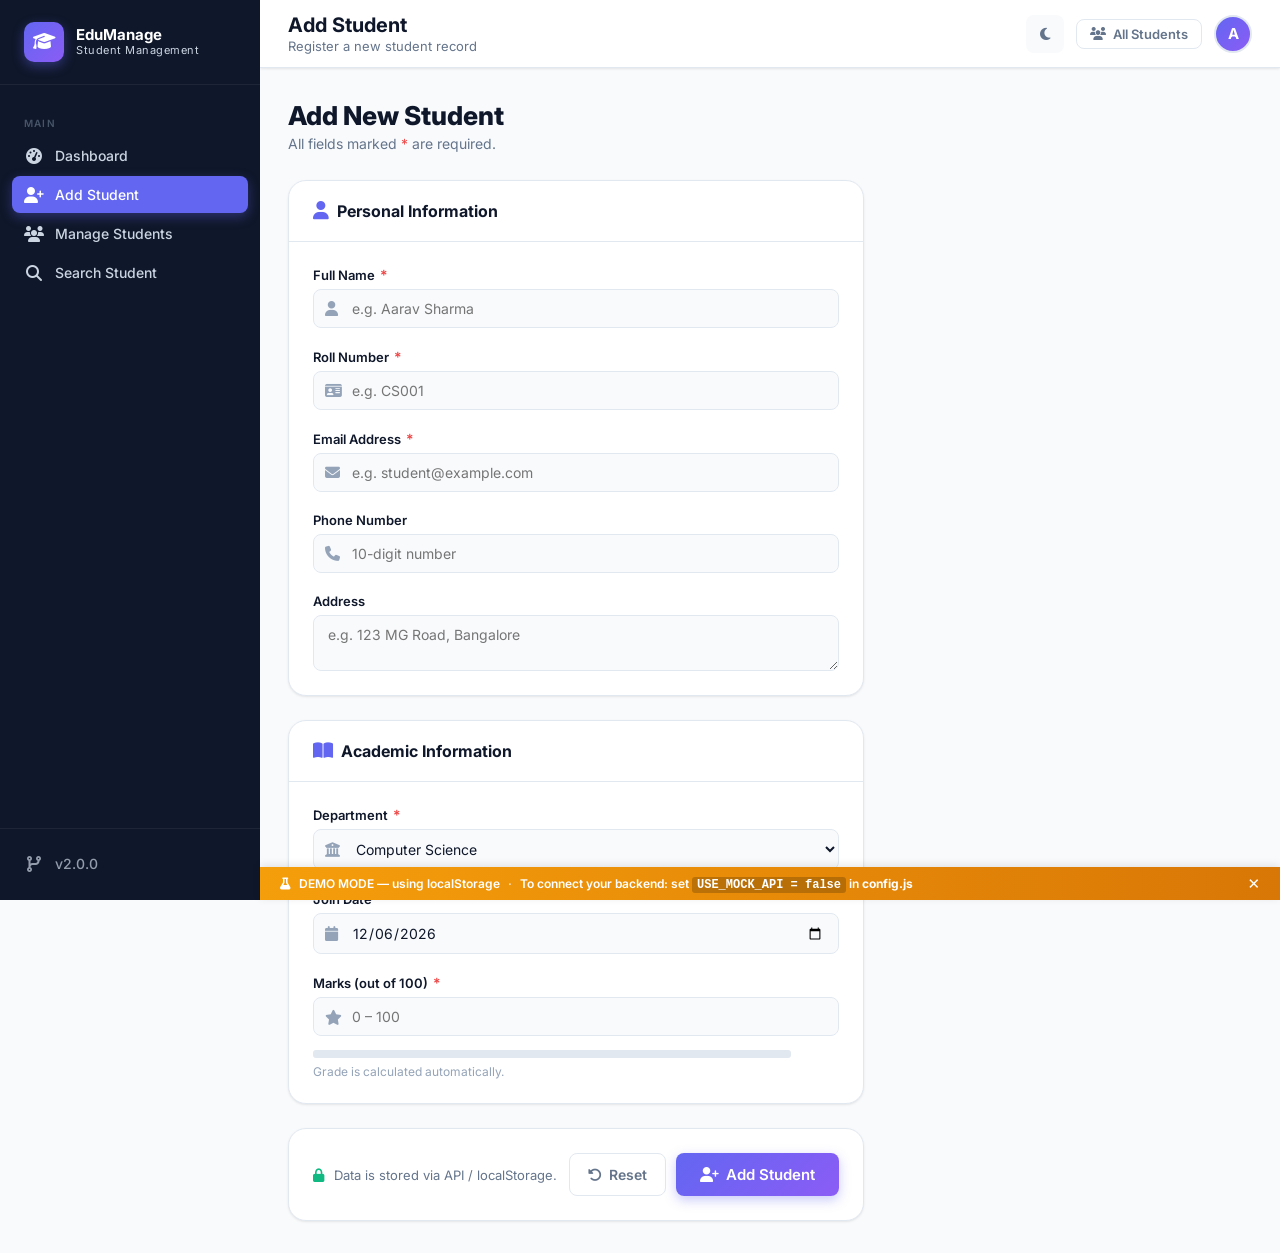
==== add.html @ 4487926c "feat: complete student management system with API layer - Modern SaaS dashboard (index.html) with li" ====
<!DOCTYPE html>
<html lang="en">
<head>
  <meta charset="UTF-8" />
  <meta name="viewport" content="width=device-width, initial-scale=1.0" />
  <title>Add Student — Student Management System</title>
  <meta name="description" content="Register a new student with full form validation." />
  <link rel="stylesheet" href="style.css" />
  <link rel="stylesheet" href="https://cdnjs.cloudflare.com/ajax/libs/font-awesome/6.5.0/css/all.min.css" />
</head>
<body>
<div class="app-shell">

  <!-- ── Sidebar ──────────────────────────────────────────────── -->
  <aside class="sidebar" id="sidebar">
    <div class="sidebar-logo">
      <div class="logo-icon"><i class="fa-solid fa-graduation-cap"></i></div>
      <div class="logo-text">EduManage<span>Student Management</span></div>
    </div>
    <nav class="sidebar-nav" aria-label="Main navigation">
      <div class="nav-section-label">Main</div>
      <a href="index.html"  class="nav-link"><i class="fa-solid fa-gauge-high"></i> Dashboard</a>
      <a href="add.html"    class="nav-link"><i class="fa-solid fa-user-plus"></i> Add Student</a>
      <a href="manage.html" class="nav-link"><i class="fa-solid fa-users"></i> Manage Students</a>
      <a href="search.html" class="nav-link"><i class="fa-solid fa-magnifying-glass"></i> Search Student</a>
    </nav>
    <div class="sidebar-footer">
      <div class="nav-link" style="cursor:default;pointer-events:none;opacity:.7;">
        <i class="fa-solid fa-code-branch"></i> v2.0.0
      </div>
    </div>
  </aside>
  <div class="sidebar-overlay"></div>

  <!-- ── Topbar ───────────────────────────────────────────────── -->
  <header class="topbar">
    <div class="topbar-left">
      <button class="btn topbar-btn" id="menu-toggle" aria-label="Toggle navigation"><i class="fa-solid fa-bars"></i></button>
      <div>
        <div class="topbar-title">Add Student</div>
        <div class="topbar-subtitle">Register a new student record</div>
      </div>
    </div>
    <div class="topbar-right">
      <button class="btn topbar-btn dark-toggle" id="dark-toggle" aria-label="Toggle dark mode"><i class="fa-solid fa-moon"></i></button>
      <a href="manage.html" class="btn btn-outline btn-sm"><i class="fa-solid fa-users"></i> All Students</a>
      <div class="avatar">A</div>
    </div>
  </header>

  <main class="main-content">
    <div class="page-header fade-up">
      <h1 class="page-title">Add New Student</h1>
      <p class="page-subtitle">All fields marked <span style="color:var(--danger);">*</span> are required.</p>
    </div>

    <div style="max-width:860px;">
      <form id="add-form" novalidate>

        <!-- Personal Information -->
        <div class="card fade-up mb-6">
          <div class="card-header">
            <div class="card-title"><i class="fa-solid fa-user"></i> Personal Information</div>
          </div>
          <div class="card-body">
            <div class="form-grid">

              <div class="form-group">
                <label class="form-label" for="name">Full Name <span class="required">*</span></label>
                <div class="input-wrapper">
                  <i class="input-icon fa-solid fa-user"></i>
                  <input type="text" class="form-control" id="name" name="name" placeholder="e.g. Aarav Sharma" autocomplete="off" />
                </div>
                <div class="form-error" id="err-name"><i class="fa-solid fa-circle-exclamation"></i> Name is required (min 3 chars)</div>
              </div>

              <div class="form-group">
                <label class="form-label" for="rollNo">Roll Number <span class="required">*</span></label>
                <div class="input-wrapper">
                  <i class="input-icon fa-solid fa-id-card"></i>
                  <input type="text" class="form-control" id="rollNo" name="rollNo" placeholder="e.g. CS001" autocomplete="off" />
                </div>
                <div class="form-error" id="err-rollNo"><i class="fa-solid fa-circle-exclamation"></i> Roll number is required</div>
              </div>

              <div class="form-group">
                <label class="form-label" for="email">Email Address <span class="required">*</span></label>
                <div class="input-wrapper">
                  <i class="input-icon fa-solid fa-envelope"></i>
                  <input type="email" class="form-control" id="email" name="email" placeholder="e.g. student@example.com" autocomplete="off" />
                </div>
                <div class="form-error" id="err-email"><i class="fa-solid fa-circle-exclamation"></i> Valid email is required</div>
              </div>

              <div class="form-group">
                <label class="form-label" for="phone">Phone Number</label>
                <div class="input-wrapper">
                  <i class="input-icon fa-solid fa-phone"></i>
                  <input type="tel" class="form-control" id="phone" name="phone" placeholder="10-digit number" />
                </div>
                <div class="form-error" id="err-phone"><i class="fa-solid fa-circle-exclamation"></i> Enter a valid 10-digit number</div>
              </div>

              <div class="form-group full">
                <label class="form-label" for="address">Address</label>
                <textarea class="form-control" id="address" name="address" rows="2"
                  placeholder="e.g. 123 MG Road, Bangalore" style="resize:vertical;"></textarea>
              </div>

            </div>
          </div>
        </div>

        <!-- Academic Information -->
        <div class="card fade-up mb-6">
          <div class="card-header">
            <div class="card-title"><i class="fa-solid fa-book-open"></i> Academic Information</div>
          </div>
          <div class="card-body">
            <div class="form-grid">

              <div class="form-group">
                <label class="form-label" for="department">Department <span class="required">*</span></label>
                <div class="input-wrapper">
                  <i class="input-icon fa-solid fa-building-columns"></i>
                  <select class="form-control" id="department" name="department" style="padding-left:38px;">
                    <option value="" disabled selected>Select Department</option>
                  </select>
                </div>
                <div class="form-error" id="err-department"><i class="fa-solid fa-circle-exclamation"></i> Please select a department</div>
              </div>

              <div class="form-group">
                <label class="form-label" for="joinDate">Join Date <span class="required">*</span></label>
                <div class="input-wrapper">
                  <i class="input-icon fa-solid fa-calendar"></i>
                  <input type="date" class="form-control" id="joinDate" name="joinDate" style="padding-left:38px;" />
                </div>
                <div class="form-error" id="err-joinDate"><i class="fa-solid fa-circle-exclamation"></i> Join date is required</div>
              </div>

              <div class="form-group full">
                <label class="form-label" for="marks">Marks (out of 100) <span class="required">*</span></label>
                <div style="position:relative;">
                  <i class="input-icon fa-solid fa-star" style="position:absolute;left:12px;top:50%;transform:translateY(-50%);color:var(--text-muted);font-size:15px;pointer-events:none;"></i>
                  <input type="number" class="form-control" id="marks" name="marks" min="0" max="100" placeholder="0 – 100" style="padding-left:38px;" />
                </div>
                <div style="display:flex;align-items:center;gap:12px;margin-top:8px;">
                  <div class="progress-bar-outer" style="flex:1;height:8px;">
                    <div class="progress-bar-fill" id="marks-progress" style="width:0%;"></div>
                  </div>
                  <span id="marks-grade-preview" style="font-size:13px;font-weight:700;min-width:36px;text-align:right;"></span>
                </div>
                <div class="form-help">Grade is calculated automatically.</div>
                <div class="form-error" id="err-marks"><i class="fa-solid fa-circle-exclamation"></i> Marks must be between 0 and 100</div>
              </div>

            </div>
          </div>
        </div>

        <!-- Actions -->
        <div class="card fade-up">
          <div class="card-body" style="display:flex;align-items:center;justify-content:space-between;flex-wrap:wrap;gap:12px;">
            <div style="font-size:13px;color:var(--text-secondary);">
              <i class="fa-solid fa-lock" style="color:var(--success);margin-right:6px;"></i>
              Data is stored via API / localStorage.
            </div>
            <div style="display:flex;gap:10px;flex-wrap:wrap;">
              <button type="button" class="btn btn-outline" id="reset-btn">
                <i class="fa-solid fa-rotate-left"></i> Reset
              </button>
              <button type="submit" class="btn btn-primary btn-lg" id="submit-btn">
                <i class="fa-solid fa-user-plus"></i> Add Student
              </button>
            </div>
          </div>
        </div>

      </form>
    </div>
  </main>
</div>

<div id="toast-container" aria-live="polite"></div>

<script src="config.js"></script>
<script src="api.js"></script>
<script src="script.js"></script>
<script>
/* ── Field validators ─────────────────────────────────────── */
const rules = {
  name:       v => v.trim().length >= 3,
  rollNo:     v => v.trim().length >= 2,
  email:      v => /^[^\s@]+@[^\s@]+\.[^\s@]+$/.test(v.trim()),
  phone:      v => !v.trim() || /^\d{10}$/.test(v.trim()),
  department: v => !!v,
  joinDate:   v => !!v,
  marks:      v => v !== '' && Number(v) >= 0 && Number(v) <= 100,
};

function validateField(field) {
  const el  = document.getElementById(field);
  const err = document.getElementById('err-' + field);
  if (!el) return true;
  const ok = rules[field](el.value);
  el.classList.toggle('error',    !ok);
  el.classList.toggle('success',   ok && el.value !== '');
  if (err) err.classList.toggle('show', !ok && el.value !== '');
  return ok;
}

function pageInit() {
  seedDemoDataIfEmpty();
  populateDeptSelect(document.getElementById('department'));
  document.getElementById('joinDate').value = new Date().toISOString().split('T')[0];

  document.getElementById('marks').addEventListener('input', () => {
    const val = Math.max(0, Math.min(100, Number(document.getElementById('marks').value) || 0));
    document.getElementById('marks-progress').style.width = val + '%';
    const g = computeGrade(val);
    const el = document.getElementById('marks-grade-preview');
    el.textContent = g;
    el.className   = gradeClass(g);
  });

  Object.keys(rules).forEach(field => {
    const el = document.getElementById(field);
    if (!el) return;
    el.addEventListener('blur',  () => validateField(field));
    el.addEventListener('input', () => { if (el.classList.contains('error')) validateField(field); });
  });

  document.getElementById('reset-btn').addEventListener('click', () => {
    document.getElementById('add-form').reset();
    document.getElementById('joinDate').value = new Date().toISOString().split('T')[0];
    document.getElementById('marks-progress').style.width = '0%';
    document.getElementById('marks-grade-preview').textContent = '';
    Object.keys(rules).forEach(f => {
      const el = document.getElementById(f); if (el) el.classList.remove('error','success');
      const er = document.getElementById('err-' + f); if (er) er.classList.remove('show');
    });
    showToast('info', 'Form Reset', 'All fields cleared.');
  });

  document.getElementById('add-form').addEventListener('submit', handleSubmit);
}
if (document.readyState === 'loading') {
  document.addEventListener('DOMContentLoaded', pageInit);
} else {
  pageInit();
}

async function handleSubmit(e) {
  e.preventDefault();

  const allOk = Object.keys(rules).map(validateField).every(Boolean);
  if (!allOk) {
    showToast('error', 'Validation Error', 'Please fix the highlighted fields.');
    document.querySelector('.form-control.error')?.scrollIntoView({ behavior: 'smooth', block: 'center' });
    return;
  }

  const payload = {
    name:       document.getElementById('name').value,
    rollNo:     document.getElementById('rollNo').value,
    email:      document.getElementById('email').value,
    phone:      document.getElementById('phone').value,
    address:    document.getElementById('address').value,
    department: document.getElementById('department').value,
    joinDate:   document.getElementById('joinDate').value,
    marks:      Number(document.getElementById('marks').value),
  };

  const btn = document.getElementById('submit-btn');
  setButtonLoading(btn, true);

  try {
    const res     = await ApiService.createStudent(payload);
    const student = res.data ?? res;
    showToast('success', 'Student Added!', `${student.name} (${student.rollNo}) registered successfully.`);

    btn.innerHTML = '<i class="fa-solid fa-circle-check"></i> Saved!';
    btn.style.background = 'linear-gradient(135deg,#10b981,#059669)';

    setTimeout(() => {
      document.getElementById('add-form').reset();
      document.getElementById('joinDate').value = new Date().toISOString().split('T')[0];
      document.getElementById('marks-progress').style.width = '0%';
      document.getElementById('marks-grade-preview').textContent = '';
      Object.keys(rules).forEach(f => {
        const el = document.getElementById(f); if (el) el.classList.remove('error','success');
        const er = document.getElementById('err-' + f); if (er) er.classList.remove('show');
      });
      setButtonLoading(btn, false, '<i class="fa-solid fa-user-plus"></i> Add Student');
      btn.style.background = '';
    }, 1800);

  } catch (err) {
    console.error('[Add Student]', err);
    // Highlight duplicate roll error
    if (err.status === 409) {
      const el  = document.getElementById('rollNo');
      const err2= document.getElementById('err-rollNo');
      if (el)   el.classList.add('error');
      if (err2) { err2.innerHTML = `<i class="fa-solid fa-circle-exclamation"></i> ${escapeHtml(err.message)}`; err2.classList.add('show'); }
    }
    showToast('error', 'Error', err.message || 'Failed to add student. Please try again.');
    setButtonLoading(btn, false, '<i class="fa-solid fa-user-plus"></i> Add Student');
  }
}
</script>
</body>
</html>
---- style.css ----
/* ============================================================
   Student Management System — style.css
   Modern SaaS Dashboard Design System
   ============================================================ */

@import url('https://fonts.googleapis.com/css2?family=Inter:wght@300;400;500;600;700;800&display=swap');

/* ── CSS Variables ─────────────────────────────────────────── */
:root {
  --primary:        #6366f1;
  --primary-dark:   #4f46e5;
  --primary-light:  #e0e7ff;
  --secondary:      #8b5cf6;
  --success:        #10b981;
  --success-light:  #d1fae5;
  --warning:        #f59e0b;
  --warning-light:  #fef3c7;
  --danger:         #ef4444;
  --danger-light:   #fee2e2;
  --info:           #06b6d4;
  --info-light:     #cffafe;

  --bg:             #f8fafc;
  --bg-card:        #ffffff;
  --bg-sidebar:     #0f172a;
  --bg-sidebar-hover: #1e293b;
  --sidebar-active: #6366f1;

  --text-primary:   #0f172a;
  --text-secondary: #64748b;
  --text-muted:     #94a3b8;
  --text-sidebar:   #cbd5e1;
  --text-sidebar-active: #ffffff;

  --border:         #e2e8f0;
  --border-focus:   #6366f1;

  --shadow-sm:      0 1px 3px rgba(0,0,0,.06), 0 1px 2px rgba(0,0,0,.04);
  --shadow:         0 4px 6px -1px rgba(0,0,0,.07), 0 2px 4px -1px rgba(0,0,0,.04);
  --shadow-md:      0 10px 15px -3px rgba(0,0,0,.08), 0 4px 6px -2px rgba(0,0,0,.04);
  --shadow-lg:      0 20px 25px -5px rgba(0,0,0,.1), 0 10px 10px -5px rgba(0,0,0,.04);

  --radius-sm:      8px;
  --radius:         12px;
  --radius-lg:      18px;
  --radius-xl:      24px;

  --sidebar-w:      260px;
  --topbar-h:       68px;

  --transition:     all .22s cubic-bezier(.4,0,.2,1);
}

/* ── Dark Mode Variables ────────────────────────────────────── */
[data-theme="dark"] {
  --bg:             #0f172a;
  --bg-card:        #1e293b;
  --bg-sidebar:     #020617;
  --bg-sidebar-hover: #0f172a;

  --text-primary:   #f1f5f9;
  --text-secondary: #94a3b8;
  --text-muted:     #64748b;

  --border:         #334155;
  --primary-light:  #312e81;
  --success-light:  #064e3b;
  --warning-light:  #78350f;
  --danger-light:   #7f1d1d;
  --info-light:     #164e63;
}

/* ── Reset & Base ───────────────────────────────────────────── */
*, *::before, *::after { box-sizing: border-box; margin: 0; padding: 0; }
html { font-size: 16px; scroll-behavior: smooth; }
body {
  font-family: 'Inter', system-ui, sans-serif;
  background: var(--bg);
  color: var(--text-primary);
  transition: background .3s ease, color .3s ease;
  overflow-x: hidden;
}
a { text-decoration: none; color: inherit; }
ul, ol { list-style: none; }
img { max-width: 100%; }
button { cursor: pointer; font-family: inherit; }
input, select, textarea { font-family: inherit; }

/* ── Layout Shell ───────────────────────────────────────────── */
.app-shell {
  display: flex;
  min-height: 100vh;
}

/* ── Sidebar ────────────────────────────────────────────────── */
.sidebar {
  position: fixed;
  top: 0; left: 0;
  width: var(--sidebar-w);
  height: 100vh;
  background: var(--bg-sidebar);
  display: flex;
  flex-direction: column;
  z-index: 200;
  transition: var(--transition);
  overflow: hidden;
}

.sidebar-logo {
  display: flex;
  align-items: center;
  gap: 12px;
  padding: 22px 24px;
  border-bottom: 1px solid rgba(255,255,255,.06);
}

.sidebar-logo .logo-icon {
  width: 40px; height: 40px;
  background: linear-gradient(135deg, var(--primary), var(--secondary));
  border-radius: 10px;
  display: flex; align-items: center; justify-content: center;
  font-size: 18px;
  color: #fff;
  flex-shrink: 0;
  box-shadow: 0 4px 12px rgba(99,102,241,.4);
}

.sidebar-logo .logo-text {
  font-size: 15px;
  font-weight: 700;
  color: #fff;
  line-height: 1.2;
}
.sidebar-logo .logo-text span {
  display: block;
  font-size: 11px;
  font-weight: 400;
  color: var(--text-sidebar);
  letter-spacing: .5px;
}

.sidebar-nav {
  flex: 1;
  padding: 16px 12px;
  overflow-y: auto;
}
.sidebar-nav::-webkit-scrollbar { width: 4px; }
.sidebar-nav::-webkit-scrollbar-thumb { background: rgba(255,255,255,.1); border-radius: 2px; }

.nav-section-label {
  font-size: 10px;
  font-weight: 600;
  letter-spacing: 1.2px;
  text-transform: uppercase;
  color: #475569;
  padding: 16px 12px 8px;
}

.nav-link {
  display: flex;
  align-items: center;
  gap: 11px;
  padding: 10px 12px;
  border-radius: var(--radius-sm);
  color: var(--text-sidebar);
  font-size: 14px;
  font-weight: 500;
  transition: var(--transition);
  margin-bottom: 2px;
  position: relative;
}
.nav-link i {
  font-size: 16px;
  width: 20px;
  text-align: center;
  flex-shrink: 0;
}
.nav-link:hover {
  background: var(--bg-sidebar-hover);
  color: #fff;
}
.nav-link.active {
  background: var(--sidebar-active);
  color: var(--text-sidebar-active);
  box-shadow: 0 4px 12px rgba(99,102,241,.35);
}
.nav-link .badge {
  margin-left: auto;
  background: rgba(255,255,255,.15);
  color: #fff;
  font-size: 10px;
  font-weight: 600;
  padding: 2px 7px;
  border-radius: 20px;
}
.nav-link.active .badge { background: rgba(255,255,255,.25); }

.sidebar-footer {
  padding: 16px 12px;
  border-top: 1px solid rgba(255,255,255,.06);
}

/* ── Top Bar ────────────────────────────────────────────────── */
.topbar {
  position: fixed;
  top: 0;
  left: var(--sidebar-w);
  right: 0;
  height: var(--topbar-h);
  background: var(--bg-card);
  border-bottom: 1px solid var(--border);
  display: flex;
  align-items: center;
  justify-content: space-between;
  padding: 0 28px;
  z-index: 100;
  transition: var(--transition);
  box-shadow: var(--shadow-sm);
}

.topbar-left {
  display: flex;
  align-items: center;
  gap: 16px;
}
.topbar-title {
  font-size: 20px;
  font-weight: 700;
  color: var(--text-primary);
}
.topbar-subtitle {
  font-size: 13px;
  color: var(--text-secondary);
  margin-top: 1px;
}

.topbar-right {
  display: flex;
  align-items: center;
  gap: 12px;
}

#menu-toggle {
  display: none;
  background: none;
  border: none;
  font-size: 22px;
  color: var(--text-primary);
  padding: 6px;
  border-radius: 8px;
  transition: var(--transition);
}
#menu-toggle:hover { background: var(--bg); }

.topbar-btn {
  background: var(--bg);
  border: 1px solid var(--border);
  border-radius: var(--radius-sm);
  width: 38px; height: 38px;
  display: flex; align-items: center; justify-content: center;
  font-size: 16px;
  color: var(--text-secondary);
  transition: var(--transition);
}
.topbar-btn:hover {
  background: var(--primary-light);
  border-color: var(--primary);
  color: var(--primary);
}

.dark-toggle { font-size: 18px; }

.avatar {
  width: 38px; height: 38px;
  border-radius: 50%;
  background: linear-gradient(135deg, var(--primary), var(--secondary));
  display: flex; align-items: center; justify-content: center;
  color: #fff;
  font-size: 15px;
  font-weight: 700;
  border: 2px solid var(--border);
  flex-shrink: 0;
}

/* ── Main Content ───────────────────────────────────────────── */
.main-content {
  margin-left: var(--sidebar-w);
  margin-top: var(--topbar-h);
  min-height: calc(100vh - var(--topbar-h));
  padding: 32px 28px;
  transition: margin-left .3s ease;
}

/* ── Page Header ────────────────────────────────────────────── */
.page-header {
  margin-bottom: 28px;
}
.page-title {
  font-size: 26px;
  font-weight: 800;
  color: var(--text-primary);
  margin-bottom: 4px;
}
.page-subtitle {
  font-size: 14px;
  color: var(--text-secondary);
}

/* ── Stats Cards ────────────────────────────────────────────── */
.stats-grid {
  display: grid;
  grid-template-columns: repeat(auto-fit, minmax(220px, 1fr));
  gap: 20px;
  margin-bottom: 32px;
}

.stat-card {
  background: var(--bg-card);
  border-radius: var(--radius-lg);
  padding: 24px;
  border: 1px solid var(--border);
  box-shadow: var(--shadow-sm);
  display: flex;
  align-items: flex-start;
  gap: 16px;
  transition: var(--transition);
  position: relative;
  overflow: hidden;
}
.stat-card::before {
  content: '';
  position: absolute;
  top: 0; left: 0; right: 0;
  height: 3px;
  border-radius: var(--radius-lg) var(--radius-lg) 0 0;
  transition: var(--transition);
}
.stat-card:hover {
  transform: translateY(-3px);
  box-shadow: var(--shadow-md);
}

.stat-card.indigo::before  { background: linear-gradient(90deg, #6366f1, #8b5cf6); }
.stat-card.emerald::before { background: linear-gradient(90deg, #10b981, #059669); }
.stat-card.amber::before   { background: linear-gradient(90deg, #f59e0b, #d97706); }
.stat-card.cyan::before    { background: linear-gradient(90deg, #06b6d4, #0284c7); }

.stat-icon {
  width: 52px; height: 52px;
  border-radius: var(--radius);
  display: flex; align-items: center; justify-content: center;
  font-size: 22px;
  flex-shrink: 0;
}
.stat-card.indigo  .stat-icon { background: var(--primary-light);  color: var(--primary); }
.stat-card.emerald .stat-icon { background: var(--success-light);  color: var(--success); }
.stat-card.amber   .stat-icon { background: var(--warning-light);  color: var(--warning); }
.stat-card.cyan    .stat-icon { background: var(--info-light);     color: var(--info);    }

.stat-info { flex: 1; }
.stat-label {
  font-size: 12px;
  font-weight: 600;
  text-transform: uppercase;
  letter-spacing: .8px;
  color: var(--text-secondary);
  margin-bottom: 6px;
}
.stat-value {
  font-size: 32px;
  font-weight: 800;
  color: var(--text-primary);
  line-height: 1;
  margin-bottom: 6px;
}
.stat-change {
  font-size: 12px;
  font-weight: 500;
  color: var(--text-muted);
}
.stat-change.up   { color: var(--success); }
.stat-change.down { color: var(--danger);  }

/* ── Cards ─────────────────────────────────────────────────── */
.card {
  background: var(--bg-card);
  border-radius: var(--radius-lg);
  border: 1px solid var(--border);
  box-shadow: var(--shadow-sm);
  overflow: hidden;
  transition: var(--transition);
}
.card-header {
  padding: 20px 24px;
  border-bottom: 1px solid var(--border);
  display: flex;
  align-items: center;
  justify-content: space-between;
  gap: 12px;
  flex-wrap: wrap;
}
.card-title {
  font-size: 16px;
  font-weight: 700;
  color: var(--text-primary);
  display: flex;
  align-items: center;
  gap: 8px;
}
.card-title i {
  color: var(--primary);
  font-size: 18px;
}
.card-body { padding: 24px; }

/* ── Buttons ────────────────────────────────────────────────── */
.btn {
  display: inline-flex;
  align-items: center;
  justify-content: center;
  gap: 7px;
  padding: 9px 18px;
  border-radius: var(--radius-sm);
  font-size: 14px;
  font-weight: 600;
  border: none;
  transition: var(--transition);
  white-space: nowrap;
  position: relative;
  overflow: hidden;
}
.btn::after {
  content: '';
  position: absolute;
  inset: 0;
  background: rgba(255,255,255,0);
  transition: background .2s;
}
.btn:hover::after { background: rgba(255,255,255,.12); }
.btn:active { transform: scale(.97); }

.btn-primary {
  background: linear-gradient(135deg, var(--primary), var(--secondary));
  color: #fff;
  box-shadow: 0 4px 12px rgba(99,102,241,.35);
}
.btn-primary:hover { box-shadow: 0 6px 16px rgba(99,102,241,.45); }

.btn-success {
  background: linear-gradient(135deg, #10b981, #059669);
  color: #fff;
  box-shadow: 0 4px 12px rgba(16,185,129,.3);
}
.btn-danger {
  background: linear-gradient(135deg, #ef4444, #dc2626);
  color: #fff;
  box-shadow: 0 4px 12px rgba(239,68,68,.3);
}
.btn-warning {
  background: linear-gradient(135deg, #f59e0b, #d97706);
  color: #fff;
  box-shadow: 0 4px 12px rgba(245,158,11,.3);
}
.btn-outline {
  background: transparent;
  border: 1.5px solid var(--border);
  color: var(--text-secondary);
}
.btn-outline:hover { border-color: var(--primary); color: var(--primary); background: var(--primary-light); }

.btn-icon {
  width: 34px; height: 34px;
  padding: 0;
  border-radius: var(--radius-sm);
}
.btn-sm { padding: 6px 13px; font-size: 13px; }
.btn-lg { padding: 12px 24px; font-size: 15px; }

/* ── Form Controls ──────────────────────────────────────────── */
.form-grid {
  display: grid;
  grid-template-columns: repeat(auto-fit, minmax(260px, 1fr));
  gap: 20px;
}

.form-group { display: flex; flex-direction: column; gap: 6px; }
.form-group.full { grid-column: 1 / -1; }

.form-label {
  font-size: 13px;
  font-weight: 600;
  color: var(--text-primary);
  display: flex;
  align-items: center;
  gap: 5px;
}
.form-label .required { color: var(--danger); font-size: 14px; }

.form-control {
  padding: 10px 14px;
  border: 1.5px solid var(--border);
  border-radius: var(--radius-sm);
  background: var(--bg);
  color: var(--text-primary);
  font-size: 14px;
  transition: var(--transition);
  width: 100%;
}
.form-control:focus {
  outline: none;
  border-color: var(--primary);
  background: var(--bg-card);
  box-shadow: 0 0 0 3px rgba(99,102,241,.12);
}
.form-control.error { border-color: var(--danger); box-shadow: 0 0 0 3px rgba(239,68,68,.12); }
.form-control.success { border-color: var(--success); box-shadow: 0 0 0 3px rgba(16,185,129,.12); }

.form-help { font-size: 12px; color: var(--text-muted); }
.form-error { font-size: 12px; color: var(--danger); font-weight: 500; display: none; }
.form-error.show { display: block; }

.input-wrapper {
  position: relative;
  display: flex;
  align-items: center;
}
.input-wrapper .input-icon {
  position: absolute;
  left: 12px;
  color: var(--text-muted);
  font-size: 15px;
  pointer-events: none;
}
.input-wrapper .form-control { padding-left: 38px; }

/* ── Table ──────────────────────────────────────────────────── */
.table-wrapper { overflow-x: auto; border-radius: var(--radius); }

.data-table {
  width: 100%;
  border-collapse: collapse;
  font-size: 14px;
}
.data-table thead th {
  background: var(--bg);
  padding: 13px 16px;
  text-align: left;
  font-size: 11px;
  font-weight: 700;
  text-transform: uppercase;
  letter-spacing: .8px;
  color: var(--text-secondary);
  border-bottom: 1.5px solid var(--border);
  white-space: nowrap;
  cursor: pointer;
  user-select: none;
  transition: var(--transition);
}
.data-table thead th:hover { color: var(--primary); }
.data-table thead th .sort-icon { margin-left: 6px; opacity: .4; font-size: 10px; }
.data-table thead th.sorted .sort-icon { opacity: 1; color: var(--primary); }

.data-table tbody tr {
  border-bottom: 1px solid var(--border);
  transition: var(--transition);
}
.data-table tbody tr:last-child { border-bottom: none; }
.data-table tbody tr:hover { background: var(--bg); }

.data-table td {
  padding: 14px 16px;
  color: var(--text-primary);
  vertical-align: middle;
}

.student-name {
  display: flex;
  align-items: center;
  gap: 10px;
}
.student-avatar {
  width: 34px; height: 34px;
  border-radius: 50%;
  background: linear-gradient(135deg, var(--primary), var(--secondary));
  display: flex; align-items: center; justify-content: center;
  color: #fff;
  font-size: 13px;
  font-weight: 700;
  flex-shrink: 0;
}

/* ── Badges ─────────────────────────────────────────────────── */
.badge {
  display: inline-flex;
  align-items: center;
  gap: 4px;
  padding: 3px 10px;
  border-radius: 20px;
  font-size: 11px;
  font-weight: 600;
  white-space: nowrap;
}
.badge-primary  { background: var(--primary-light); color: var(--primary); }
.badge-success  { background: var(--success-light); color: var(--success); }
.badge-warning  { background: var(--warning-light); color: var(--warning); }
.badge-danger   { background: var(--danger-light);  color: var(--danger);  }
.badge-info     { background: var(--info-light);    color: var(--info);    }

/* ── Search Bar ─────────────────────────────────────────────── */
.search-bar {
  position: relative;
  width: 100%;
  max-width: 420px;
}
.search-bar input {
  width: 100%;
  padding: 10px 14px 10px 40px;
  border: 1.5px solid var(--border);
  border-radius: var(--radius-sm);
  background: var(--bg);
  color: var(--text-primary);
  font-size: 14px;
  transition: var(--transition);
}
.search-bar input:focus {
  outline: none;
  border-color: var(--primary);
  background: var(--bg-card);
  box-shadow: 0 0 0 3px rgba(99,102,241,.12);
}
.search-bar i {
  position: absolute;
  left: 13px;
  top: 50%;
  transform: translateY(-50%);
  color: var(--text-muted);
  font-size: 15px;
}

/* ── Filters Bar ────────────────────────────────────────────── */
.filters-bar {
  display: flex;
  align-items: center;
  flex-wrap: wrap;
  gap: 12px;
}

.filter-select {
  padding: 9px 14px;
  border: 1.5px solid var(--border);
  border-radius: var(--radius-sm);
  background: var(--bg-card);
  color: var(--text-primary);
  font-size: 13px;
  font-weight: 500;
  transition: var(--transition);
}
.filter-select:focus {
  outline: none;
  border-color: var(--primary);
  box-shadow: 0 0 0 3px rgba(99,102,241,.12);
}

/* ── Empty State ────────────────────────────────────────────── */
.empty-state {
  text-align: center;
  padding: 60px 24px;
  color: var(--text-secondary);
}
.empty-state i {
  font-size: 56px;
  color: var(--text-muted);
  margin-bottom: 16px;
  display: block;
}
.empty-state h3 {
  font-size: 18px;
  font-weight: 700;
  color: var(--text-primary);
  margin-bottom: 6px;
}
.empty-state p { font-size: 14px; }

/* ── Modal ──────────────────────────────────────────────────── */
.modal-overlay {
  position: fixed;
  inset: 0;
  background: rgba(0,0,0,.5);
  backdrop-filter: blur(4px);
  z-index: 999;
  display: flex;
  align-items: center;
  justify-content: center;
  padding: 20px;
  opacity: 0;
  visibility: hidden;
  transition: opacity .25s ease, visibility .25s ease;
}
.modal-overlay.show {
  opacity: 1;
  visibility: visible;
}
.modal {
  background: var(--bg-card);
  border-radius: var(--radius-xl);
  width: 100%;
  max-width: 560px;
  max-height: 90vh;
  overflow-y: auto;
  box-shadow: var(--shadow-lg);
  transform: scale(.92) translateY(20px);
  transition: transform .28s cubic-bezier(.34,1.56,.64,1);
}
.modal-overlay.show .modal {
  transform: scale(1) translateY(0);
}
.modal-header {
  display: flex;
  align-items: center;
  justify-content: space-between;
  padding: 22px 28px;
  border-bottom: 1px solid var(--border);
}
.modal-title {
  font-size: 18px;
  font-weight: 700;
  color: var(--text-primary);
  display: flex;
  align-items: center;
  gap: 10px;
}
.modal-title i { color: var(--primary); }
.modal-close {
  background: var(--bg);
  border: 1px solid var(--border);
  width: 34px; height: 34px;
  border-radius: 50%;
  display: flex; align-items: center; justify-content: center;
  font-size: 16px;
  color: var(--text-secondary);
  cursor: pointer;
  transition: var(--transition);
}
.modal-close:hover { background: var(--danger-light); border-color: var(--danger); color: var(--danger); }
.modal-body { padding: 24px 28px; }
.modal-footer {
  display: flex;
  gap: 10px;
  justify-content: flex-end;
  padding: 18px 28px;
  border-top: 1px solid var(--border);
}

/* ── Confirm Dialog ─────────────────────────────────────────── */
.confirm-modal { max-width: 400px; }
.confirm-icon {
  width: 64px; height: 64px;
  border-radius: 50%;
  background: var(--danger-light);
  display: flex; align-items: center; justify-content: center;
  font-size: 28px;
  color: var(--danger);
  margin: 0 auto 18px;
}
.confirm-modal .modal-body { text-align: center; }
.confirm-modal h3 {
  font-size: 18px;
  font-weight: 700;
  color: var(--text-primary);
  margin-bottom: 8px;
}
.confirm-modal p { font-size: 14px; color: var(--text-secondary); }

/* ── Toast Notifications ────────────────────────────────────── */
#toast-container {
  position: fixed;
  bottom: 28px;
  right: 28px;
  z-index: 9999;
  display: flex;
  flex-direction: column;
  gap: 10px;
  pointer-events: none;
}

.toast {
  display: flex;
  align-items: center;
  gap: 12px;
  padding: 14px 18px;
  border-radius: var(--radius);
  background: var(--bg-card);
  box-shadow: var(--shadow-lg);
  border: 1px solid var(--border);
  min-width: 280px;
  max-width: 360px;
  pointer-events: all;
  animation: slideIn .35s cubic-bezier(.34,1.56,.64,1) forwards;
  position: relative;
  overflow: hidden;
}
.toast::before {
  content: '';
  position: absolute;
  left: 0; top: 0; bottom: 0;
  width: 4px;
  border-radius: 4px 0 0 4px;
}
.toast.success::before { background: var(--success); }
.toast.error::before   { background: var(--danger);  }
.toast.warning::before { background: var(--warning); }
.toast.info::before    { background: var(--info);    }

.toast-icon {
  width: 34px; height: 34px;
  border-radius: 50%;
  display: flex; align-items: center; justify-content: center;
  font-size: 15px;
  flex-shrink: 0;
}
.toast.success .toast-icon { background: var(--success-light); color: var(--success); }
.toast.error   .toast-icon { background: var(--danger-light);  color: var(--danger);  }
.toast.warning .toast-icon { background: var(--warning-light); color: var(--warning); }
.toast.info    .toast-icon { background: var(--info-light);    color: var(--info);    }

.toast-content { flex: 1; }
.toast-title {
  font-size: 14px;
  font-weight: 700;
  color: var(--text-primary);
  margin-bottom: 2px;
}
.toast-msg { font-size: 12px; color: var(--text-secondary); }

.toast-close {
  background: none;
  border: none;
  color: var(--text-muted);
  font-size: 14px;
  padding: 2px;
  cursor: pointer;
  transition: color .2s;
  flex-shrink: 0;
}
.toast-close:hover { color: var(--text-primary); }

.toast.removing {
  animation: slideOut .3s ease forwards;
}

@keyframes slideIn {
  from { opacity: 0; transform: translateX(100%); }
  to   { opacity: 1; transform: translateX(0); }
}
@keyframes slideOut {
  from { opacity: 1; transform: translateX(0); }
  to   { opacity: 0; transform: translateX(110%); }
}

/* ── Progress Bar ───────────────────────────────────────────── */
.progress-bar-outer {
  height: 6px;
  background: var(--border);
  border-radius: 3px;
  overflow: hidden;
}
.progress-bar-fill {
  height: 100%;
  border-radius: 3px;
  transition: width .6s ease;
  background: linear-gradient(90deg, var(--primary), var(--secondary));
}

/* ── Mark Grade Colors ──────────────────────────────────────── */
.grade-a { color: var(--success); font-weight: 700; }
.grade-b { color: var(--info);    font-weight: 700; }
.grade-c { color: var(--warning); font-weight: 700; }
.grade-f { color: var(--danger);  font-weight: 700; }

/* ── Recent Activity ────────────────────────────────────────── */
.activity-list { display: flex; flex-direction: column; gap: 16px; }
.activity-item {
  display: flex;
  align-items: flex-start;
  gap: 12px;
}
.activity-dot {
  width: 10px; height: 10px;
  border-radius: 50%;
  margin-top: 5px;
  flex-shrink: 0;
}
.activity-text { font-size: 13px; color: var(--text-secondary); line-height: 1.5; }
.activity-text strong { color: var(--text-primary); font-weight: 600; }
.activity-time { font-size: 11px; color: var(--text-muted); margin-top: 2px; }

/* ── Dept Chart ─────────────────────────────────────────────── */
.dept-item {
  margin-bottom: 16px;
}
.dept-header {
  display: flex;
  justify-content: space-between;
  align-items: center;
  margin-bottom: 6px;
  font-size: 13px;
}
.dept-name { font-weight: 600; color: var(--text-primary); }
.dept-count { color: var(--text-secondary); font-weight: 500; }

/* ── Search Result Highlight ────────────────────────────────── */
.highlight {
  background: rgba(99,102,241,.2);
  color: var(--primary);
  border-radius: 2px;
  padding: 0 2px;
}

/* ── Row Actions ────────────────────────────────────────────── */
.row-actions {
  display: flex;
  gap: 6px;
  align-items: center;
}

/* ── Overlay for sidebar on mobile ─────────────────────────── */
.sidebar-overlay {
  display: none;
  position: fixed;
  inset: 0;
  background: rgba(0,0,0,.5);
  z-index: 199;
}

/* ── Animations ─────────────────────────────────────────────── */
@keyframes fadeUp {
  from { opacity: 0; transform: translateY(18px); }
  to   { opacity: 1; transform: translateY(0); }
}
.fade-up { animation: fadeUp .4s ease forwards; }
.fade-up-1 { animation-delay: .05s; opacity: 0; }
.fade-up-2 { animation-delay: .1s;  opacity: 0; }
.fade-up-3 { animation-delay: .15s; opacity: 0; }
.fade-up-4 { animation-delay: .2s;  opacity: 0; }

@keyframes pulse {
  0%, 100% { opacity: 1; }
  50%       { opacity: .5; }
}
.pulse { animation: pulse 1.5s ease infinite; }

/* ── Responsive ─────────────────────────────────────────────── */
@media (max-width: 900px) {
  .sidebar {
    transform: translateX(-100%);
  }
  .sidebar.open {
    transform: translateX(0);
  }
  .sidebar-overlay { display: block; }
  .topbar { left: 0; }
  .main-content { margin-left: 0; }
  #menu-toggle { display: flex; }
  .stats-grid { grid-template-columns: 1fr 1fr; }
}

@media (max-width: 600px) {
  .stats-grid { grid-template-columns: 1fr; }
  .main-content { padding: 20px 16px; }
  .topbar { padding: 0 16px; }
  .filters-bar { flex-direction: column; align-items: stretch; }
  .search-bar { max-width: 100%; }
  #toast-container { right: 12px; left: 12px; }
  .toast { max-width: 100%; }
  .modal { margin: 12px; }
}

/* ── Utility ────────────────────────────────────────────────── */
.text-right { text-align: right; }
.text-center { text-align: center; }
.mt-4  { margin-top: 16px; }
.mb-4  { margin-bottom: 16px; }
.mt-6  { margin-top: 24px; }
.mb-6  { margin-bottom: 24px; }
.d-flex { display: flex; }
.align-center { align-items: center; }
.gap-2 { gap: 8px; }
.gap-3 { gap: 12px; }
.flex-1 { flex: 1; }
.w-full { width: 100%; }

/* ── Scrollbar ──────────────────────────────────────────────── */
::-webkit-scrollbar { width: 6px; height: 6px; }
::-webkit-scrollbar-track { background: transparent; }
::-webkit-scrollbar-thumb { background: var(--border); border-radius: 3px; }
::-webkit-scrollbar-thumb:hover { background: var(--text-muted); }
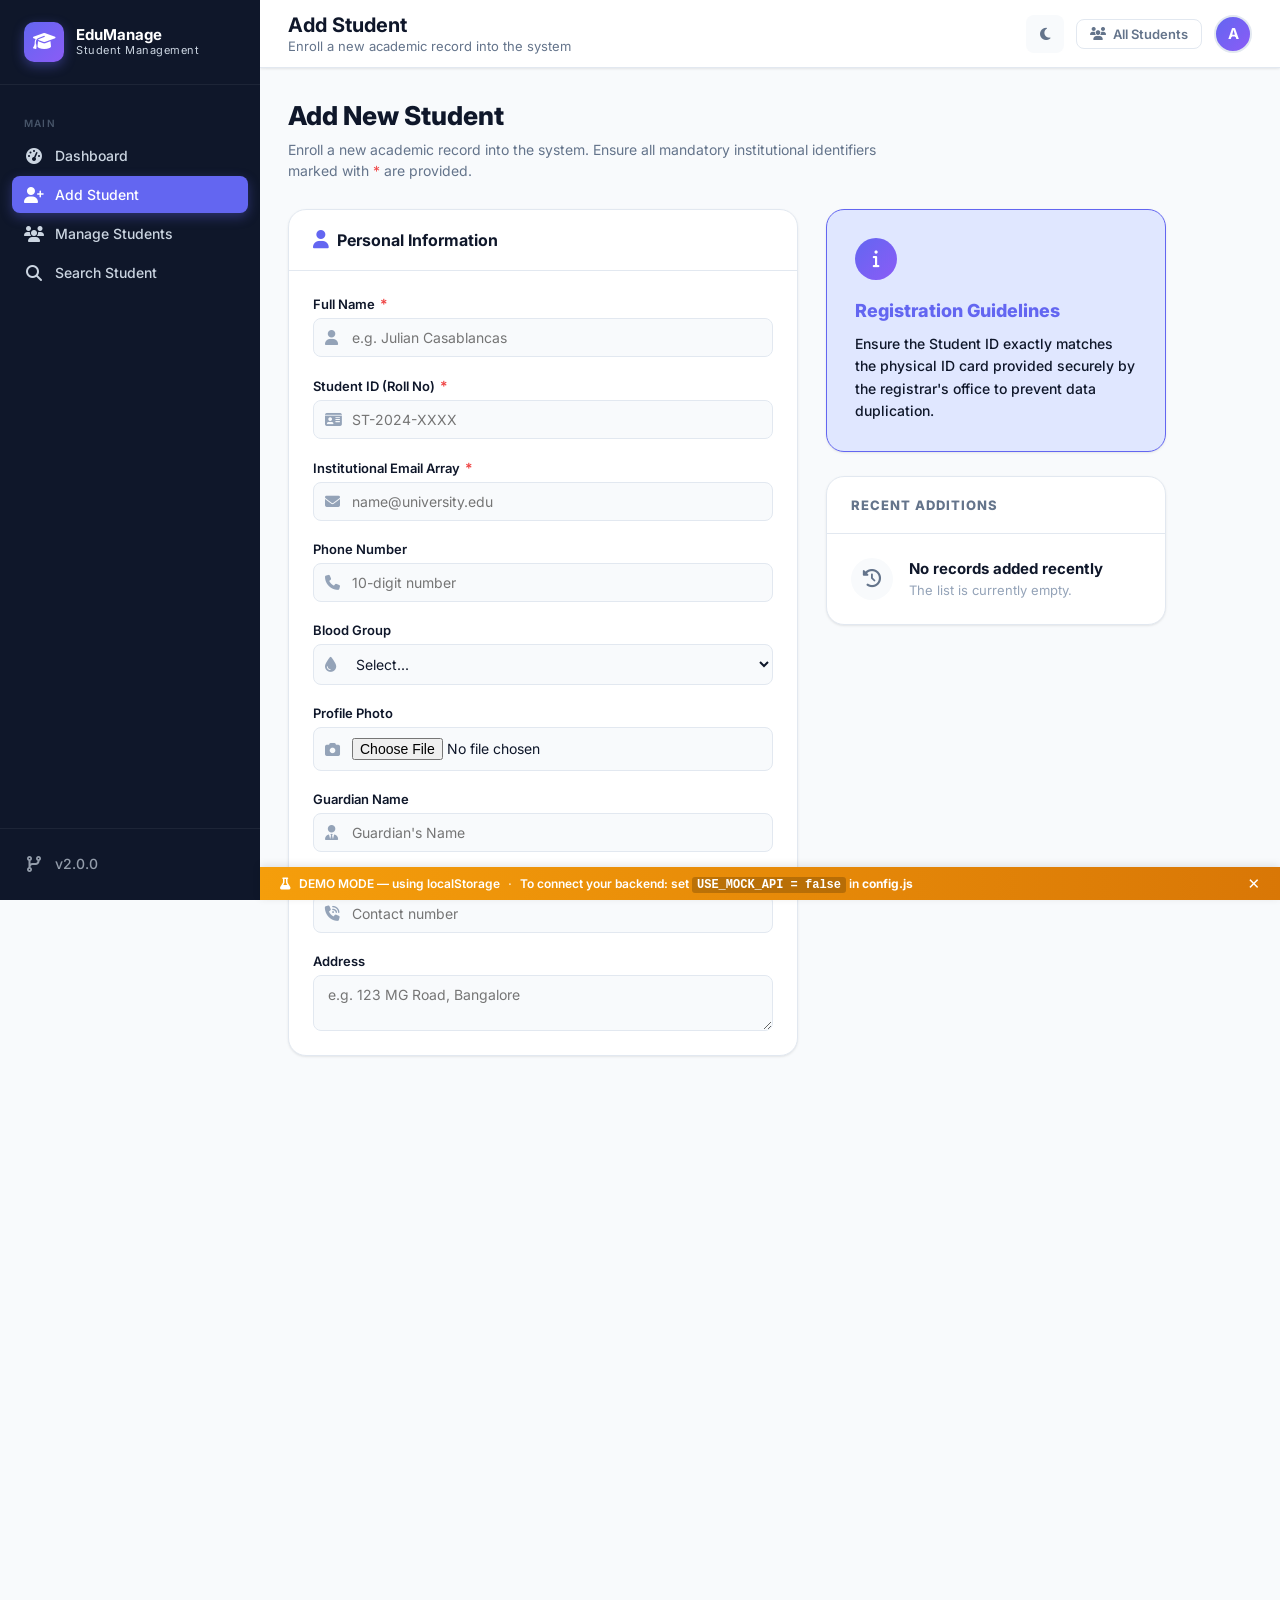
==== commit c30847a2: "feat: complete UI redesign, auth rewrite, feedback system, id generator & export" ====
--- a/add.html
+++ b/add.html
@@ -19,8 +19,8 @@
     </div>
     <nav class="sidebar-nav" aria-label="Main navigation">
       <div class="nav-section-label">Main</div>
-      <a href="index.html"  class="nav-link"><i class="fa-solid fa-gauge-high"></i> Dashboard</a>
-      <a href="add.html"    class="nav-link"><i class="fa-solid fa-user-plus"></i> Add Student</a>
+      <a href="dashboard.html"  class="nav-link"><i class="fa-solid fa-gauge-high"></i> Dashboard</a>
+      <a href="add.html"    class="nav-link active"><i class="fa-solid fa-user-plus"></i> Add Student</a>
       <a href="manage.html" class="nav-link"><i class="fa-solid fa-users"></i> Manage Students</a>
       <a href="search.html" class="nav-link"><i class="fa-solid fa-magnifying-glass"></i> Search Student</a>
     </nav>
@@ -38,7 +38,7 @@
       <button class="btn topbar-btn" id="menu-toggle" aria-label="Toggle navigation"><i class="fa-solid fa-bars"></i></button>
       <div>
         <div class="topbar-title">Add Student</div>
-        <div class="topbar-subtitle">Register a new student record</div>
+        <div class="topbar-subtitle">Enroll a new academic record into the system</div>
       </div>
     </div>
     <div class="topbar-right">
@@ -51,133 +51,187 @@
   <main class="main-content">
     <div class="page-header fade-up">
       <h1 class="page-title">Add New Student</h1>
-      <p class="page-subtitle">All fields marked <span style="color:var(--danger);">*</span> are required.</p>
-    </div>
-
-    <div style="max-width:860px;">
-      <form id="add-form" novalidate>
-
-        <!-- Personal Information -->
-        <div class="card fade-up mb-6">
-          <div class="card-header">
-            <div class="card-title"><i class="fa-solid fa-user"></i> Personal Information</div>
+      <p class="page-subtitle" style="max-width: 600px; line-height: 1.5; margin-top: 8px;">Enroll a new academic record into the system. Ensure all mandatory institutional identifiers marked with <span style="color:var(--danger)">*</span> are provided.</p>
+    </div>
+
+    <div style="display:grid; grid-template-columns: 1fr 340px; gap: 28px; align-items: start;">
+       <div style="min-width: 0;">
+          <form id="add-form" novalidate>
+             <!-- Personal Information -->
+             <div class="card fade-up mb-6" style="margin-bottom:28px;">
+               <div class="card-header">
+                 <div class="card-title"><i class="fa-solid fa-user"></i> Personal Information</div>
+               </div>
+               <div class="card-body">
+                 <div class="form-grid">
+                    <div class="form-group">
+                      <label class="form-label" for="name">Full Name <span class="required">*</span></label>
+                      <div class="input-wrapper">
+                        <i class="input-icon fa-solid fa-user"></i>
+                        <input type="text" class="form-control" id="name" placeholder="e.g. Julian Casablancas" autocomplete="off" />
+                      </div>
+                      <div class="form-error" id="err-name"><i class="fa-solid fa-circle-exclamation"></i> Name is required (min 3 chars)</div>
+                    </div>
+                    <div class="form-group">
+                      <label class="form-label" for="rollNo">Student ID (Roll No) <span class="required">*</span></label>
+                      <div class="input-wrapper">
+                        <i class="input-icon fa-solid fa-id-card"></i>
+                        <input type="text" class="form-control" id="rollNo" placeholder="ST-2024-XXXX" autocomplete="off" />
+                      </div>
+                      <div class="form-error" id="err-rollNo"><i class="fa-solid fa-circle-exclamation"></i> Roll number is required</div>
+                    </div>
+                    <div class="form-group full">
+                      <label class="form-label" for="email">Institutional Email Array <span class="required">*</span></label>
+                      <div class="input-wrapper">
+                        <i class="input-icon fa-solid fa-envelope"></i>
+                        <input type="email" class="form-control" id="email" placeholder="name@university.edu" autocomplete="off" />
+                      </div>
+                      <div class="form-error" id="err-email"><i class="fa-solid fa-circle-exclamation"></i> Valid email is required</div>
+                    </div>
+                    
+                    <div class="form-group">
+                      <label class="form-label" for="phone">Phone Number</label>
+                      <div class="input-wrapper">
+                        <i class="input-icon fa-solid fa-phone"></i>
+                        <input type="tel" class="form-control" id="phone" placeholder="10-digit number" />
+                      </div>
+                    </div>
+                    <!-- Enhancements -->
+                    <div class="form-group">
+                      <label class="form-label" for="bloodGroup">Blood Group</label>
+                      <div class="input-wrapper">
+                        <i class="input-icon fa-solid fa-droplet"></i>
+                        <select class="form-control" id="bloodGroup" style="padding-left:38px;">
+                          <option value="" selected>Select...</option>
+                          <option value="A+">A+</option><option value="A-">A-</option>
+                          <option value="B+">B+</option><option value="B-">B-</option>
+                          <option value="O+">O+</option><option value="O-">O-</option>
+                          <option value="AB+">AB+</option><option value="AB-">AB-</option>
+                        </select>
+                      </div>
+                    </div>
+                    
+                    <div class="form-group full">
+                      <label class="form-label" for="photo">Profile Photo</label>
+                      <div class="input-wrapper">
+                        <i class="input-icon fa-solid fa-camera"></i>
+                        <input type="file" class="form-control" id="photo" accept="image/*" style="padding-left:38px;" />
+                      </div>
+                    </div>
+
+                    <div class="form-group">
+                      <label class="form-label" for="guardianName">Guardian Name</label>
+                      <div class="input-wrapper">
+                        <i class="input-icon fa-solid fa-user-tie"></i>
+                        <input type="text" class="form-control" id="guardianName" placeholder="Guardian's Name" />
+                      </div>
+                    </div>
+                    <div class="form-group">
+                      <label class="form-label" for="guardianContact">Guardian Contact</label>
+                      <div class="input-wrapper">
+                        <i class="input-icon fa-solid fa-phone-volume"></i>
+                        <input type="tel" class="form-control" id="guardianContact" placeholder="Contact number" />
+                      </div>
+                    </div>
+
+                    <div class="form-group full">
+                      <label class="form-label" for="address">Address</label>
+                      <textarea class="form-control" id="address" name="address" rows="2"
+                        placeholder="e.g. 123 MG Road, Bangalore" style="resize:vertical;"></textarea>
+                    </div>
+                 </div>
+               </div>
+             </div>
+
+             <!-- Academic Information -->
+             <div class="card fade-up mb-6" style="margin-bottom:28px;">
+               <div class="card-header">
+                 <div class="card-title"><i class="fa-solid fa-book-open"></i> Academic Information</div>
+               </div>
+               <div class="card-body">
+                 <div class="form-grid">
+                    <div class="form-group">
+                      <label class="form-label" for="department">Department <span class="required">*</span></label>
+                      <div class="input-wrapper">
+                        <i class="input-icon fa-solid fa-building-columns"></i>
+                        <select class="form-control" id="department" style="padding-left:38px;">
+                          <option value="" disabled selected>Select Department</option>
+                        </select>
+                      </div>
+                      <div class="form-error" id="err-department"><i class="fa-solid fa-circle-exclamation"></i> Please select a department</div>
+                    </div>
+                    <div class="form-group">
+                      <label class="form-label" for="joinDate">Join Date <span class="required">*</span></label>
+                      <div class="input-wrapper">
+                        <i class="input-icon fa-solid fa-calendar"></i>
+                        <input type="date" class="form-control" id="joinDate" style="padding-left:38px;" />
+                      </div>
+                      <div class="form-error" id="err-joinDate"><i class="fa-solid fa-circle-exclamation"></i> Join date is required</div>
+                    </div>
+                    <div class="form-group full">
+                      <label class="form-label" for="marks">Marks (out of 100) <span class="required">*</span></label>
+                      <div style="position:relative;">
+                        <i class="input-icon fa-solid fa-star" style="position:absolute;left:12px;top:50%;transform:translateY(-50%);color:var(--text-muted);font-size:15px;pointer-events:none;"></i>
+                        <input type="number" class="form-control" id="marks" min="0" max="100" placeholder="0 – 100" style="padding-left:38px;" />
+                      </div>
+                      <div style="display:flex;align-items:center;gap:12px;margin-top:8px;">
+                        <div class="progress-bar-outer" style="flex:1;height:8px;">
+                          <div class="progress-bar-fill" id="marks-progress" style="width:0%;"></div>
+                        </div>
+                        <span id="marks-grade-preview" style="font-size:13px;font-weight:700;min-width:36px;text-align:right;"></span>
+                      </div>
+                      <div class="form-help">Grade is calculated automatically.</div>
+                      <div class="form-error" id="err-marks"><i class="fa-solid fa-circle-exclamation"></i> Marks must be between 0 and 100</div>
+                    </div>
+                 </div>
+               </div>
+             </div>
+
+             <!-- Actions -->
+             <div class="card fade-up">
+               <div class="card-body" style="display:flex;align-items:center;justify-content:space-between;flex-wrap:wrap;gap:12px;">
+                 <div style="font-size:13px;color:var(--text-secondary);">
+                   <i class="fa-solid fa-lock" style="color:var(--success);margin-right:6px;"></i> All data encrypted locally.
+                 </div>
+                 <div style="display:flex;gap:10px;flex-wrap:wrap;">
+                   <button type="button" class="btn btn-outline" id="reset-btn">
+                     <i class="fa-solid fa-rotate-left"></i> Reset
+                   </button>
+                   <button type="submit" class="btn btn-primary btn-lg" id="submit-btn" style="background:var(--primary); border:none;">
+                     <i class="fa-solid fa-user-plus"></i> Add Student
+                   </button>
+                 </div>
+               </div>
+             </div>
+          </form>
+       </div>
+       
+       <!-- Right Widgets (Registration Guidelines logic adopted but themed natively) -->
+       <div style="display:flex; flex-direction:column; gap:24px;">
+          <div class="card fade-up" style="background:var(--primary-light); border:1px solid var(--primary); padding:28px;">
+             <div style="width:42px; height:42px; border-radius:50%; background:linear-gradient(135deg, var(--primary), var(--secondary)); color:#fff; display:flex; align-items:center; justify-content:center; margin-bottom:20px; font-size:18px;">
+                <i class="fa-solid fa-info"></i>
+             </div>
+             <h3 style="color:var(--primary); font-size:18px; font-weight:800; margin:0 0 12px 0;">Registration Guidelines</h3>
+             <p style="color:var(--text-primary); font-size:14px; font-weight:500; line-height:1.6; margin:0;">Ensure the Student ID exactly matches the physical ID card provided securely by the registrar's office to prevent data duplication.</p>
           </div>
-          <div class="card-body">
-            <div class="form-grid">
-
-              <div class="form-group">
-                <label class="form-label" for="name">Full Name <span class="required">*</span></label>
-                <div class="input-wrapper">
-                  <i class="input-icon fa-solid fa-user"></i>
-                  <input type="text" class="form-control" id="name" name="name" placeholder="e.g. Aarav Sharma" autocomplete="off" />
+          
+          <div class="card fade-up">
+             <div class="card-header" style="border-bottom:1px solid var(--border);">
+                <div class="card-title" style="font-size:13px; font-weight:800; letter-spacing:1px; color:var(--text-secondary); text-transform:uppercase;">Recent Additions</div>
+             </div>
+             <div class="card-body">
+                <div style="display:flex; gap:16px; align-items:center;">
+                   <div style="width:42px; height:42px; border-radius:50%; background:var(--bg); display:flex; align-items:center; justify-content:center; color:var(--text-secondary); font-size: 18px;"><i class="fa-solid fa-clock-rotate-left"></i></div>
+                   <div>
+                      <div id="recent-title" style="font-weight:700; color:var(--text-primary); font-size:15px; margin-bottom:4px;">No records added recently</div>
+                      <div id="recent-desc" style="font-size:13px; color:var(--text-muted);">The list is currently empty.</div>
+                   </div>
                 </div>
-                <div class="form-error" id="err-name"><i class="fa-solid fa-circle-exclamation"></i> Name is required (min 3 chars)</div>
-              </div>
-
-              <div class="form-group">
-                <label class="form-label" for="rollNo">Roll Number <span class="required">*</span></label>
-                <div class="input-wrapper">
-                  <i class="input-icon fa-solid fa-id-card"></i>
-                  <input type="text" class="form-control" id="rollNo" name="rollNo" placeholder="e.g. CS001" autocomplete="off" />
-                </div>
-                <div class="form-error" id="err-rollNo"><i class="fa-solid fa-circle-exclamation"></i> Roll number is required</div>
-              </div>
-
-              <div class="form-group">
-                <label class="form-label" for="email">Email Address <span class="required">*</span></label>
-                <div class="input-wrapper">
-                  <i class="input-icon fa-solid fa-envelope"></i>
-                  <input type="email" class="form-control" id="email" name="email" placeholder="e.g. student@example.com" autocomplete="off" />
-                </div>
-                <div class="form-error" id="err-email"><i class="fa-solid fa-circle-exclamation"></i> Valid email is required</div>
-              </div>
-
-              <div class="form-group">
-                <label class="form-label" for="phone">Phone Number</label>
-                <div class="input-wrapper">
-                  <i class="input-icon fa-solid fa-phone"></i>
-                  <input type="tel" class="form-control" id="phone" name="phone" placeholder="10-digit number" />
-                </div>
-                <div class="form-error" id="err-phone"><i class="fa-solid fa-circle-exclamation"></i> Enter a valid 10-digit number</div>
-              </div>
-
-              <div class="form-group full">
-                <label class="form-label" for="address">Address</label>
-                <textarea class="form-control" id="address" name="address" rows="2"
-                  placeholder="e.g. 123 MG Road, Bangalore" style="resize:vertical;"></textarea>
-              </div>
-
-            </div>
+             </div>
           </div>
-        </div>
-
-        <!-- Academic Information -->
-        <div class="card fade-up mb-6">
-          <div class="card-header">
-            <div class="card-title"><i class="fa-solid fa-book-open"></i> Academic Information</div>
-          </div>
-          <div class="card-body">
-            <div class="form-grid">
-
-              <div class="form-group">
-                <label class="form-label" for="department">Department <span class="required">*</span></label>
-                <div class="input-wrapper">
-                  <i class="input-icon fa-solid fa-building-columns"></i>
-                  <select class="form-control" id="department" name="department" style="padding-left:38px;">
-                    <option value="" disabled selected>Select Department</option>
-                  </select>
-                </div>
-                <div class="form-error" id="err-department"><i class="fa-solid fa-circle-exclamation"></i> Please select a department</div>
-              </div>
-
-              <div class="form-group">
-                <label class="form-label" for="joinDate">Join Date <span class="required">*</span></label>
-                <div class="input-wrapper">
-                  <i class="input-icon fa-solid fa-calendar"></i>
-                  <input type="date" class="form-control" id="joinDate" name="joinDate" style="padding-left:38px;" />
-                </div>
-                <div class="form-error" id="err-joinDate"><i class="fa-solid fa-circle-exclamation"></i> Join date is required</div>
-              </div>
-
-              <div class="form-group full">
-                <label class="form-label" for="marks">Marks (out of 100) <span class="required">*</span></label>
-                <div style="position:relative;">
-                  <i class="input-icon fa-solid fa-star" style="position:absolute;left:12px;top:50%;transform:translateY(-50%);color:var(--text-muted);font-size:15px;pointer-events:none;"></i>
-                  <input type="number" class="form-control" id="marks" name="marks" min="0" max="100" placeholder="0 – 100" style="padding-left:38px;" />
-                </div>
-                <div style="display:flex;align-items:center;gap:12px;margin-top:8px;">
-                  <div class="progress-bar-outer" style="flex:1;height:8px;">
-                    <div class="progress-bar-fill" id="marks-progress" style="width:0%;"></div>
-                  </div>
-                  <span id="marks-grade-preview" style="font-size:13px;font-weight:700;min-width:36px;text-align:right;"></span>
-                </div>
-                <div class="form-help">Grade is calculated automatically.</div>
-                <div class="form-error" id="err-marks"><i class="fa-solid fa-circle-exclamation"></i> Marks must be between 0 and 100</div>
-              </div>
-
-            </div>
-          </div>
-        </div>
-
-        <!-- Actions -->
-        <div class="card fade-up">
-          <div class="card-body" style="display:flex;align-items:center;justify-content:space-between;flex-wrap:wrap;gap:12px;">
-            <div style="font-size:13px;color:var(--text-secondary);">
-              <i class="fa-solid fa-lock" style="color:var(--success);margin-right:6px;"></i>
-              Data is stored via API / localStorage.
-            </div>
-            <div style="display:flex;gap:10px;flex-wrap:wrap;">
-              <button type="button" class="btn btn-outline" id="reset-btn">
-                <i class="fa-solid fa-rotate-left"></i> Reset
-              </button>
-              <button type="submit" class="btn btn-primary btn-lg" id="submit-btn">
-                <i class="fa-solid fa-user-plus"></i> Add Student
-              </button>
-            </div>
-          </div>
-        </div>
-
-      </form>
+       </div>
+
     </div>
   </main>
 </div>
@@ -188,12 +242,12 @@
 <script src="api.js"></script>
 <script src="script.js"></script>
 <script>
-/* ── Field validators ─────────────────────────────────────── */
+let _currentPhotoBase64 = null;
+
 const rules = {
   name:       v => v.trim().length >= 3,
   rollNo:     v => v.trim().length >= 2,
   email:      v => /^[^\s@]+@[^\s@]+\.[^\s@]+$/.test(v.trim()),
-  phone:      v => !v.trim() || /^\d{10}$/.test(v.trim()),
   department: v => !!v,
   joinDate:   v => !!v,
   marks:      v => v !== '' && Number(v) >= 0 && Number(v) <= 100,
@@ -203,7 +257,7 @@
   const el  = document.getElementById(field);
   const err = document.getElementById('err-' + field);
   if (!el) return true;
-  const ok = rules[field](el.value);
+  const ok = rules[field]? rules[field](el.value) : true;
   el.classList.toggle('error',    !ok);
   el.classList.toggle('success',   ok && el.value !== '');
   if (err) err.classList.toggle('show', !ok && el.value !== '');
@@ -224,6 +278,16 @@
     el.className   = gradeClass(g);
   });
 
+  document.getElementById('photo').addEventListener('change', (e) => {
+    if (e.target.files.length > 0) {
+      const reader = new FileReader();
+      reader.onload = () => { _currentPhotoBase64 = reader.result; };
+      reader.readAsDataURL(e.target.files[0]);
+    } else {
+      _currentPhotoBase64 = null;
+    }
+  });
+
   Object.keys(rules).forEach(field => {
     const el = document.getElementById(field);
     if (!el) return;
@@ -236,6 +300,7 @@
     document.getElementById('joinDate').value = new Date().toISOString().split('T')[0];
     document.getElementById('marks-progress').style.width = '0%';
     document.getElementById('marks-grade-preview').textContent = '';
+    _currentPhotoBase64 = null;
     Object.keys(rules).forEach(f => {
       const el = document.getElementById(f); if (el) el.classList.remove('error','success');
       const er = document.getElementById('err-' + f); if (er) er.classList.remove('show');
@@ -266,6 +331,10 @@
     rollNo:     document.getElementById('rollNo').value,
     email:      document.getElementById('email').value,
     phone:      document.getElementById('phone').value,
+    bloodGroup: document.getElementById('bloodGroup').value,
+    guardianName: document.getElementById('guardianName').value,
+    guardianContact: document.getElementById('guardianContact').value,
+    photo:      _currentPhotoBase64,
     address:    document.getElementById('address').value,
     department: document.getElementById('department').value,
     joinDate:   document.getElementById('joinDate').value,
@@ -278,6 +347,11 @@
   try {
     const res     = await ApiService.createStudent(payload);
     const student = res.data ?? res;
+    
+    // Update the recent widget natively
+    document.getElementById('recent-title').textContent = student.name;
+    document.getElementById('recent-desc').innerHTML = `Student ID: ${student.rollNo}`;
+    
     showToast('success', 'Student Added!', `${student.name} (${student.rollNo}) registered successfully.`);
 
     btn.innerHTML = '<i class="fa-solid fa-circle-check"></i> Saved!';
@@ -288,6 +362,7 @@
       document.getElementById('joinDate').value = new Date().toISOString().split('T')[0];
       document.getElementById('marks-progress').style.width = '0%';
       document.getElementById('marks-grade-preview').textContent = '';
+      _currentPhotoBase64 = null;
       Object.keys(rules).forEach(f => {
         const el = document.getElementById(f); if (el) el.classList.remove('error','success');
         const er = document.getElementById('err-' + f); if (er) er.classList.remove('show');
@@ -298,7 +373,6 @@
 
   } catch (err) {
     console.error('[Add Student]', err);
-    // Highlight duplicate roll error
     if (err.status === 409) {
       const el  = document.getElementById('rollNo');
       const err2= document.getElementById('err-rollNo');
--- a/style.css
+++ b/style.css
@@ -994,3 +994,26 @@
 ::-webkit-scrollbar-track { background: transparent; }
 ::-webkit-scrollbar-thumb { background: var(--border); border-radius: 3px; }
 ::-webkit-scrollbar-thumb:hover { background: var(--text-muted); }
+
+/* ── Feedback & Context Enhancements ────────────────────────── */
+.form-grid {
+  display: grid;
+  grid-template-columns: repeat(auto-fit, minmax(300px, 1fr));
+  gap: 20px 24px;
+}
+.main-content {
+  max-width: 1440px;
+}
+.feedback-card {
+  border-left: 4px solid var(--primary);
+  display: flex !important;
+  flex-direction: column;
+}
+.feedback-card.status-Resolved { border-left-color: var(--success); }
+.feedback-card.status-Pending { border-left-color: var(--warning); }
+.feedback-grid {
+  display: grid;
+  grid-template-columns: repeat(auto-fill, minmax(320px, 1fr));
+  gap: 24px;
+}
+.fb-meta { display:flex; justify-content:space-between; align-items:center; margin-bottom: 12px; }
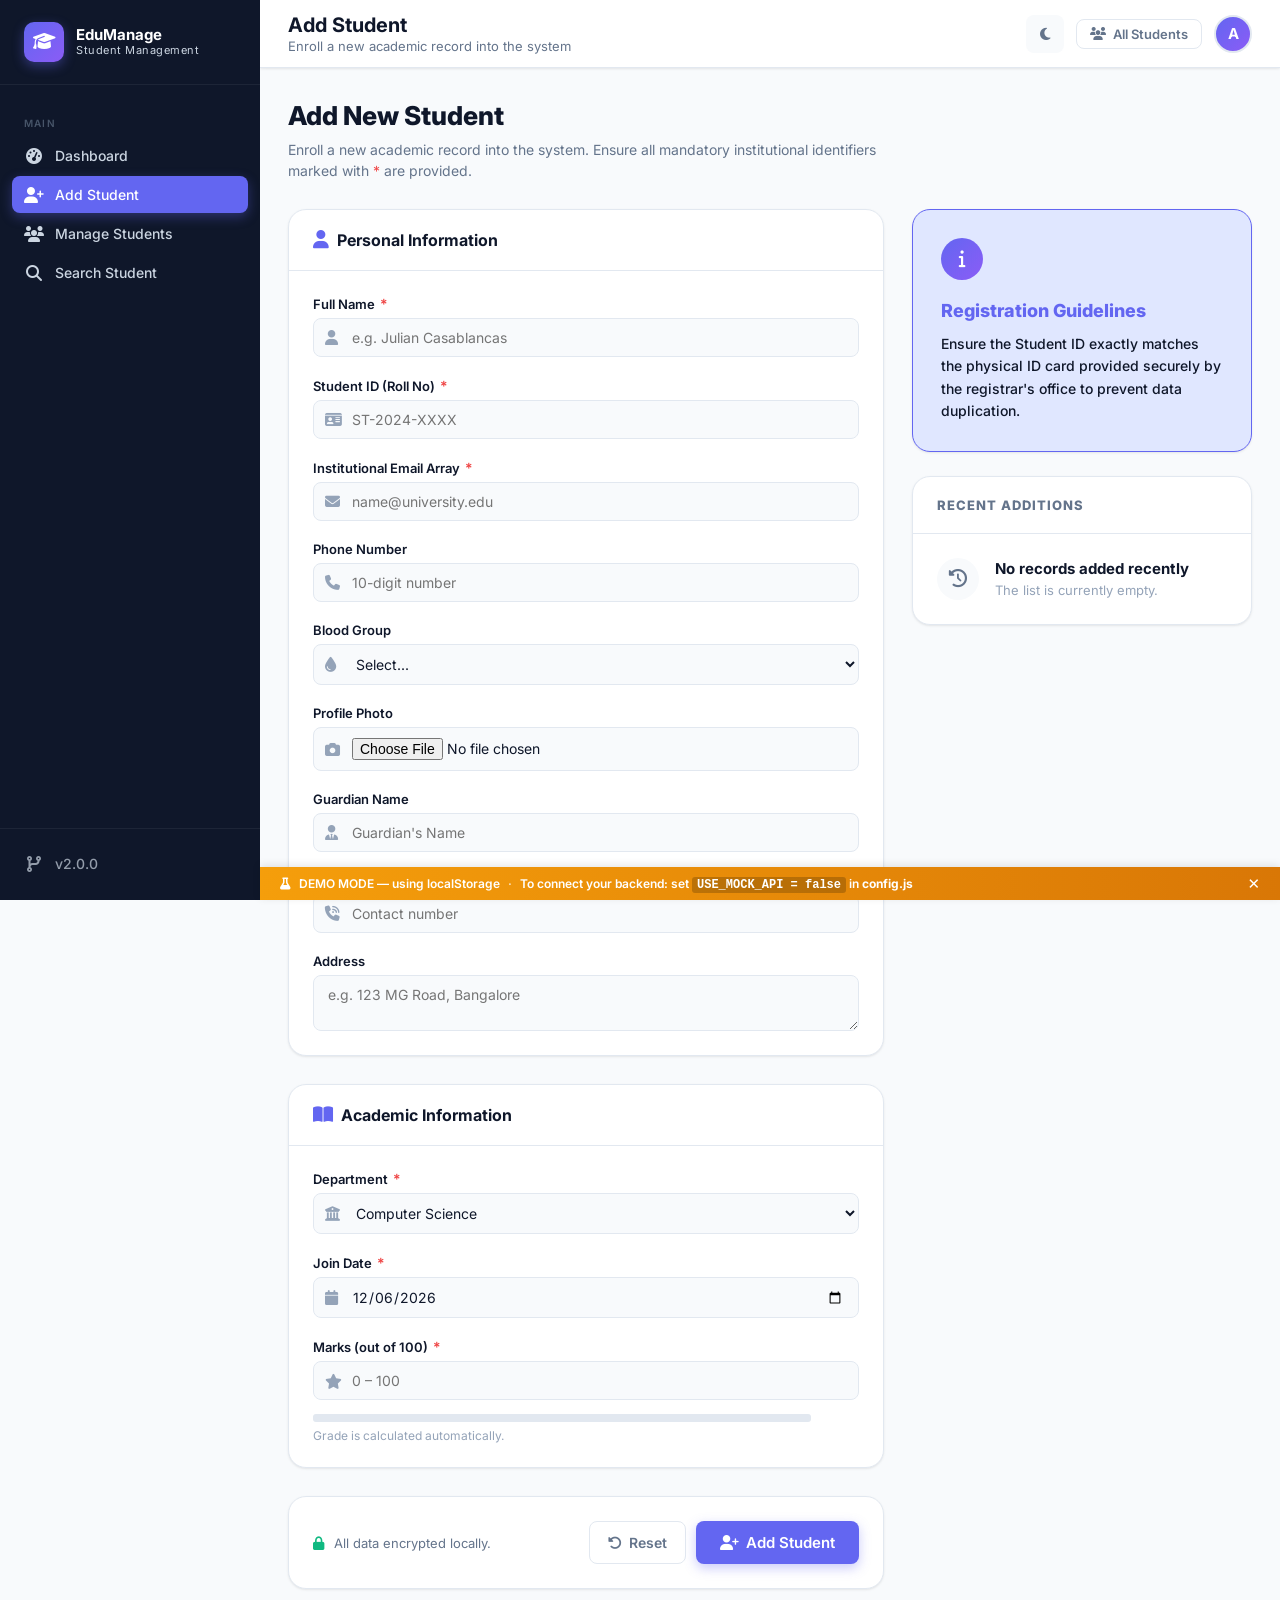
==== commit 552f0d18: "Fix full-width layout: remove max-width restriction, add responsive dashboard/page grids" ====
--- a/add.html
+++ b/add.html
@@ -54,7 +54,7 @@
       <p class="page-subtitle" style="max-width: 600px; line-height: 1.5; margin-top: 8px;">Enroll a new academic record into the system. Ensure all mandatory institutional identifiers marked with <span style="color:var(--danger)">*</span> are provided.</p>
     </div>
 
-    <div style="display:grid; grid-template-columns: 1fr 340px; gap: 28px; align-items: start;">
+    <div class="page-two-col">
        <div style="min-width: 0;">
           <form id="add-form" novalidate>
              <!-- Personal Information -->
--- a/style.css
+++ b/style.css
@@ -72,13 +72,21 @@
 
 /* ── Reset & Base ───────────────────────────────────────────── */
 *, *::before, *::after { box-sizing: border-box; margin: 0; padding: 0; }
-html { font-size: 16px; scroll-behavior: smooth; }
+html {
+  font-size: 16px;
+  scroll-behavior: smooth;
+  width: 100%;
+  overflow-x: hidden;
+}
 body {
   font-family: 'Inter', system-ui, sans-serif;
   background: var(--bg);
   color: var(--text-primary);
   transition: background .3s ease, color .3s ease;
   overflow-x: hidden;
+  width: 100%;
+  margin: 0;
+  padding: 0;
 }
 a { text-decoration: none; color: inherit; }
 ul, ol { list-style: none; }
@@ -90,6 +98,8 @@
 .app-shell {
   display: flex;
   min-height: 100vh;
+  width: 100%;
+  overflow-x: hidden;
 }
 
 /* ── Sidebar ────────────────────────────────────────────────── */
@@ -289,6 +299,10 @@
   min-height: calc(100vh - var(--topbar-h));
   padding: 32px 28px;
   transition: margin-left .3s ease;
+  width: calc(100% - var(--sidebar-w));
+  min-width: 0;
+  box-sizing: border-box;
+  overflow-x: hidden;
 }
 
 /* ── Page Header ────────────────────────────────────────────── */
@@ -959,9 +973,17 @@
   }
   .sidebar-overlay { display: block; }
   .topbar { left: 0; }
-  .main-content { margin-left: 0; }
+  .main-content {
+    margin-left: 0;
+    width: 100%;
+  }
   #menu-toggle { display: flex; }
   .stats-grid { grid-template-columns: 1fr 1fr; }
+  /* Collapse 2-col dashboard/add grid on tablet */
+  .dashboard-grid,
+  .page-two-col {
+    grid-template-columns: 1fr !important;
+  }
 }
 
 @media (max-width: 600px) {
@@ -973,6 +995,7 @@
   #toast-container { right: 12px; left: 12px; }
   .toast { max-width: 100%; }
   .modal { margin: 12px; }
+  .form-grid { grid-template-columns: 1fr !important; }
 }
 
 /* ── Utility ────────────────────────────────────────────────── */
@@ -1001,8 +1024,26 @@
   grid-template-columns: repeat(auto-fit, minmax(300px, 1fr));
   gap: 20px 24px;
 }
-.main-content {
-  max-width: 1440px;
+/* Full-width layout — no max-width restriction on main-content */
+
+/* ── Two-Column Page Layouts ─────────────────────────── */
+.dashboard-grid {
+  display: grid;
+  grid-template-columns: 1fr 340px;
+  gap: 24px;
+  align-items: start;
+  width: 100%;
+}
+.page-two-col {
+  display: grid;
+  grid-template-columns: 1fr 340px;
+  gap: 28px;
+  align-items: start;
+  width: 100%;
+}
+.page-two-col > *,
+.dashboard-grid > * {
+  min-width: 0;
 }
 .feedback-card {
   border-left: 4px solid var(--primary);
